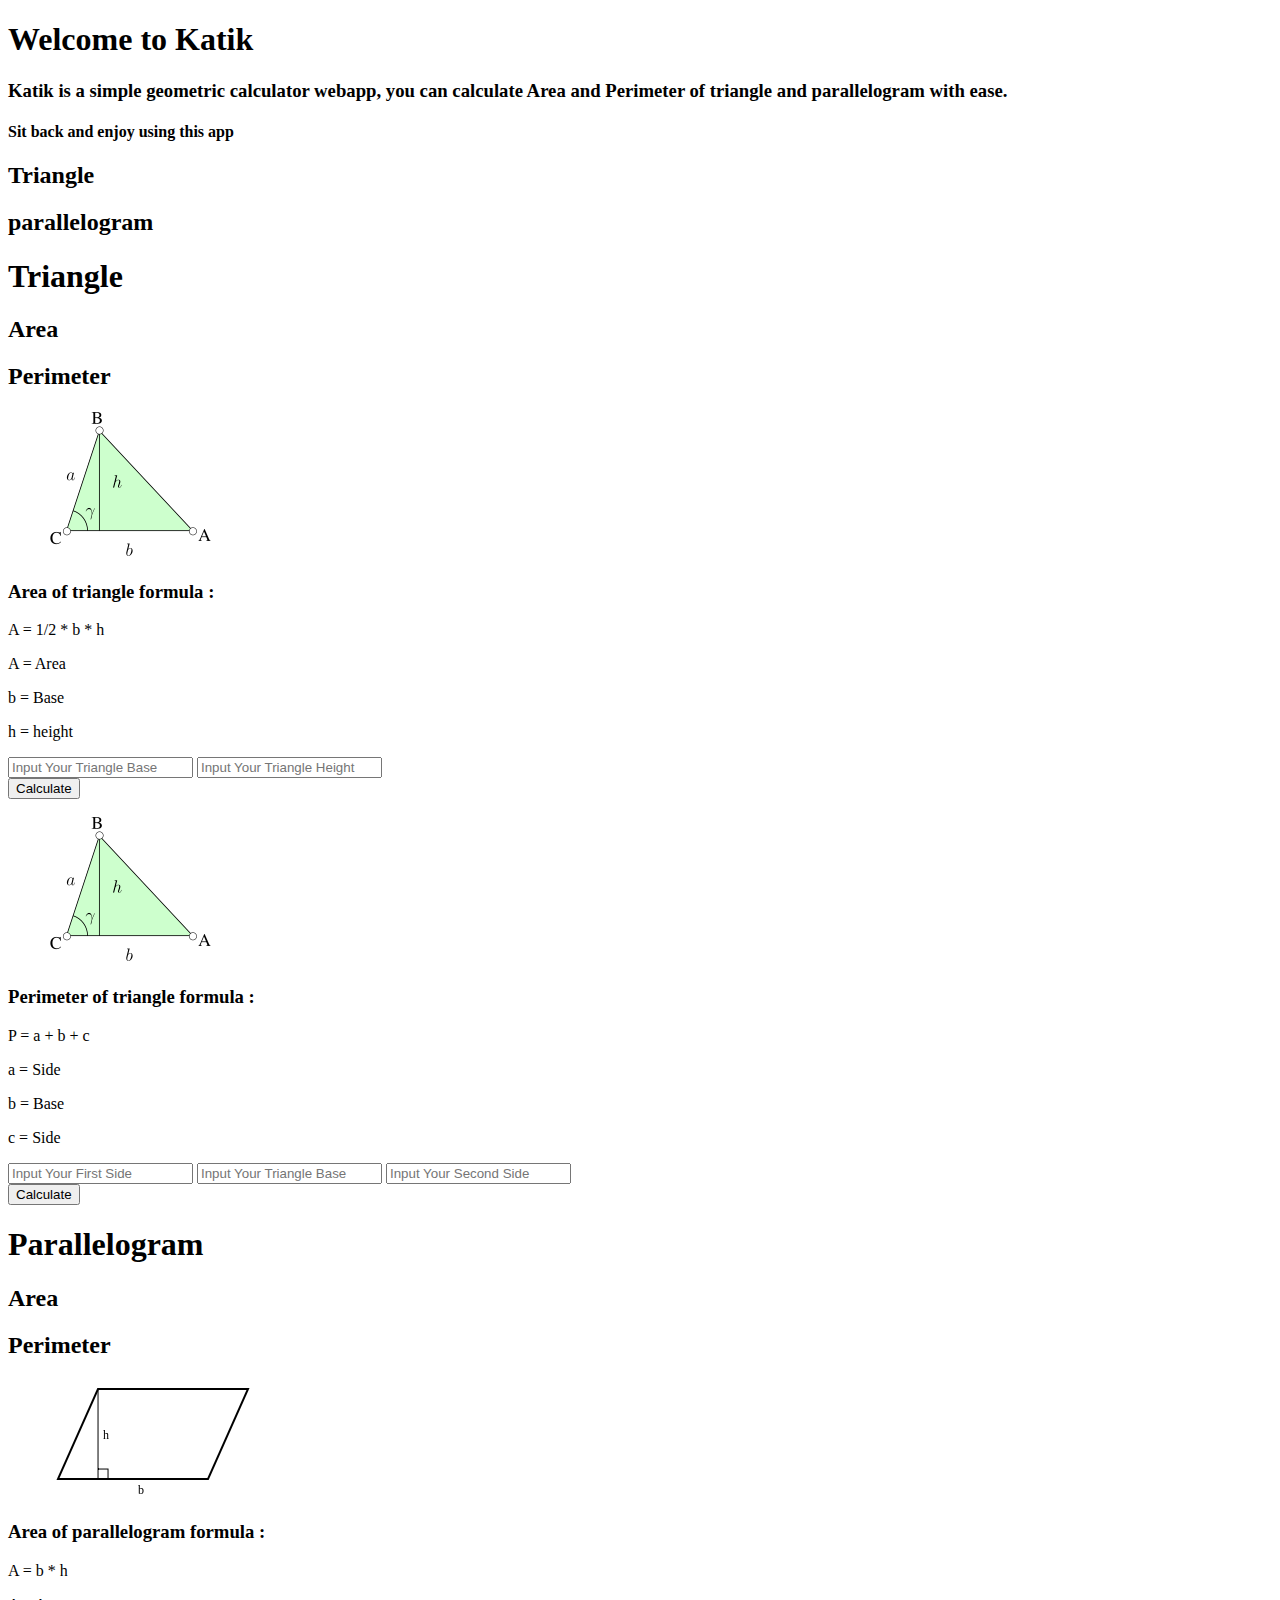
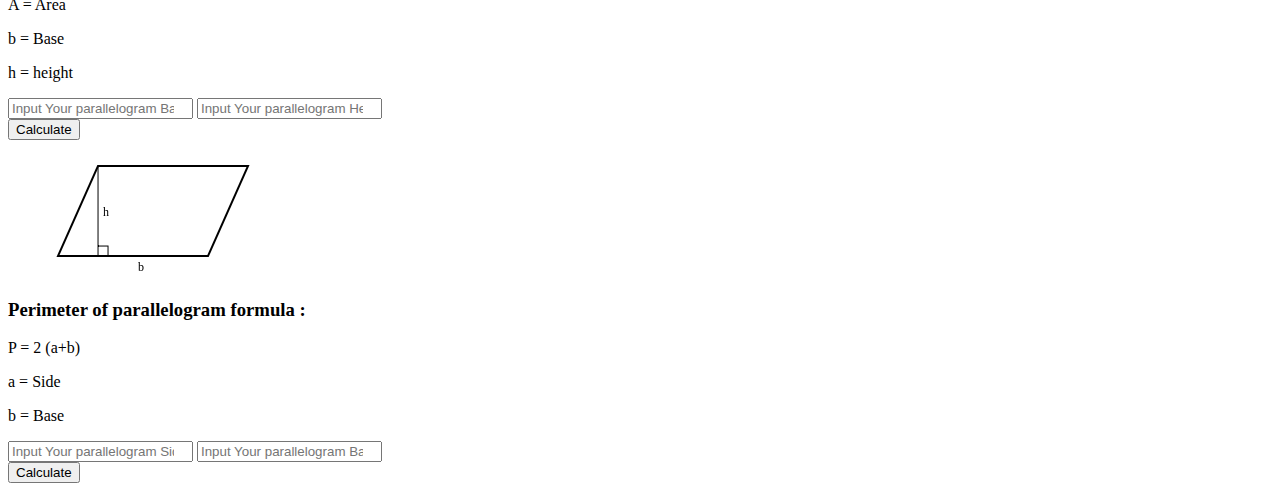
==== index.html @ 9faeac2c "Add web structure & image sources" ====
<!DOCTYPE html>
<html lang="en">
<head>
    <meta charset="UTF-8">
    <meta http-equiv="X-UA-Compatible" content="IE=edge">
    <meta name="viewport" content="width=device-width, initial-scale=1.0">
    <title>Welcome to Katik!</title>
    <link rel="stylesheet" href="style.css">
</head>
<body>
    <header>
        <h1>Welcome to Katik</h1>
        <h3>Katik is a simple geometric calculator webapp, you can calculate Area and Perimeter of triangle and parallelogram with ease.</h3>
        <h4>Sit back and enjoy using this app</h4>
    </header>
    <main>
        <div class="geometry-container">
            <div class="geometric-toggle">
                <h2>Triangle</h2>
                <h2>parallelogram</h2>
            </div>
            <div class="triangle-container">
                <h1>Triangle</h1>
                <div class="formula-toggle">
                    <h2>Area</h2>
                    <h2>Perimeter</h2>
                </div>
                <div class="triangle-area-container">
                    <figure>
                        <img src="img/triangle-area.png" alt="Triangle Area">
                    </figure>
                    <h3>Area of triangle formula :</h3>
                    <p>A = 1/2 * b * h</p>
                    <div class="formula-notes">
                        <p> A = Area</p>
                        <p> b = Base</p>
                        <p> h = height</p>
                    </div>
                    <form id="triangle-area">
                        <input min="0" type="number" name="base" required placeholder="Input Your Triangle Base">
                        <input min="0" type="number" name="height" required placeholder="Input Your Triangle Height">
                        <br>
                        <button type="submit">Calculate</button>
                    </form>
                </div>
                <div class="triangle-Perimeter-container">
                    <figure>
                        <img src="img/triangle-area.png" alt="Triangle Perimeter">
                    </figure>
                    <h3>Perimeter of triangle formula :</h3>
                    <p>P = a + b + c</p>
                    <div class="formula-notes">
                        <p> a = Side</p>
                        <p> b = Base</p>
                        <p> c = Side</p>
                    </div>
                    <form id="triangle-Perimeter">
                        <input min="0" type="number" name="first-side" required placeholder="Input Your First Side">
                        <input min="0" type="number" name="base" required placeholder="Input Your Triangle Base">
                        <input min="0" type="number" name="first-side" required placeholder="Input Your Second Side">
                        <br>
                        <button type="submit">Calculate</button>
                    </form>
                </div>
            </div>

            <!-- ----------------------- -->
            <div class="parallelogram-container">
                <h1>Parallelogram</h1>
                <div class="formula-toggle">
                    <h2>Area</h2>
                    <h2>Perimeter</h2>
                </div>
                <div class="parallelogram-area-container">
                    <figure>
                        <img src="img/parallelogram-area.png" alt="parallelogram Area">
                    </figure>
                    <h3>Area of parallelogram formula :</h3>
                    <p>A = b * h</p>
                    <div class="formula-notes">
                        <p> A = Area</p>
                        <p> b = Base</p>
                        <p> h = height</p>
                    </div>
                    <form id="parallelogram-area">
                        <input min="0" type="number" name="base" required placeholder="Input Your parallelogram Base">
                        <input min="0" type="number" name="height" required placeholder="Input Your parallelogram Height">
                        <br>
                        <button type="submit">Calculate</button>
                    </form>
                </div>

                <div class="parallelogram-Perimeter-container">
                    <figure>
                        <img src="img/parallelogram-area.png" alt="parallelogram Perimeter">
                    </figure>
                    <h3>Perimeter of parallelogram formula :</h3>
                    <p>P = 2 (a+b)</p>
                    <div class="formula-notes">
                        <p> a = Side</p>
                        <p> b = Base</p>
                    </div>
                    <form id="parallelogram-Perimeter">
                        <input min="0" type="number" name="first-side" required placeholder="Input Your parallelogram Side">
                        <input min="0" type="number" name="base" required placeholder="Input Your parallelogram Base">
                        <br>
                        <button type="submit">Calculate</button>
                    </form>
                </div>
            </div>
        </div>
    </main>
</body>
</html>
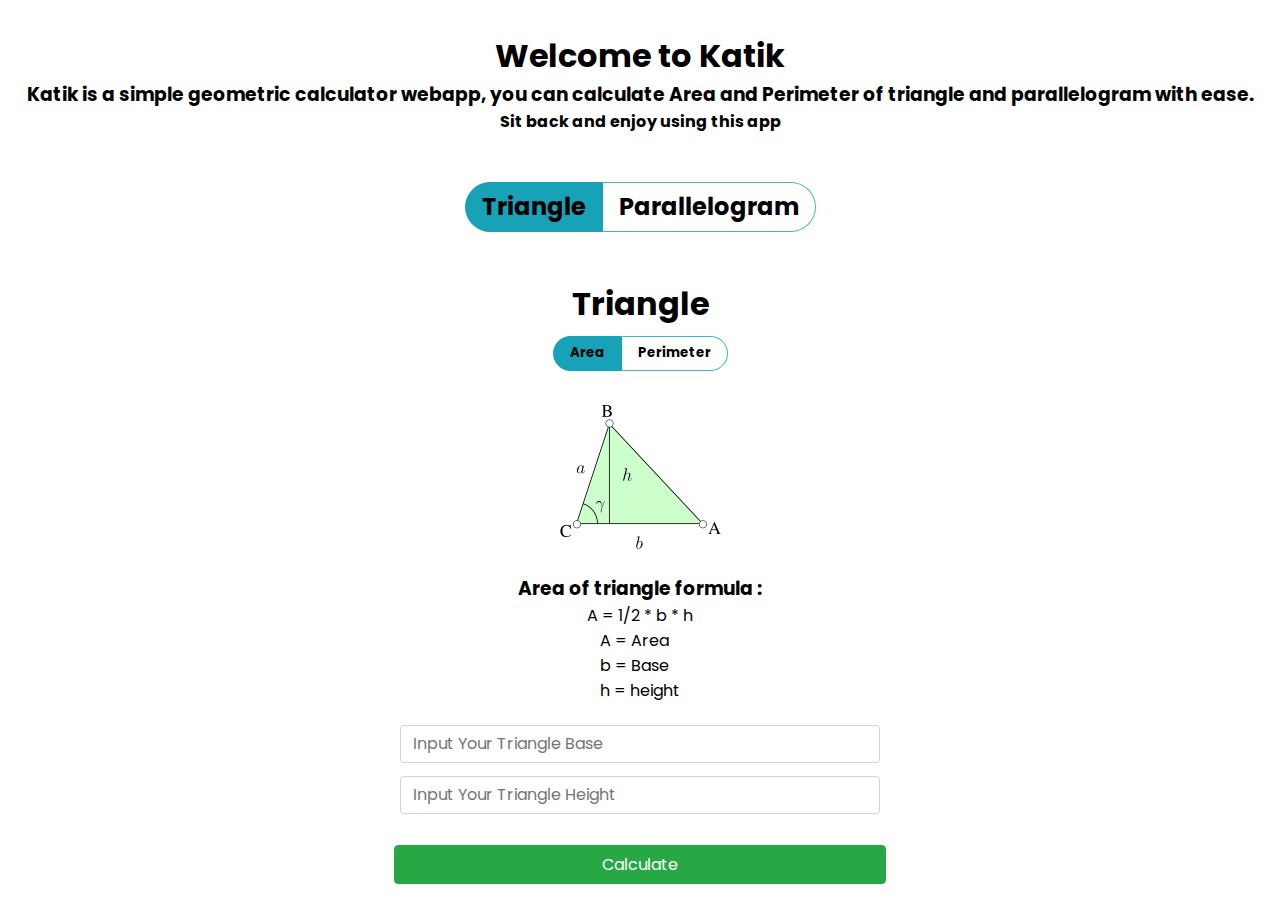
==== commit fee9200a: "add style for static page" ====
--- a/index.html
+++ b/index.html
@@ -1,31 +1,38 @@
 <!DOCTYPE html>
 <html lang="en">
+
 <head>
     <meta charset="UTF-8">
     <meta http-equiv="X-UA-Compatible" content="IE=edge">
     <meta name="viewport" content="width=device-width, initial-scale=1.0">
     <title>Welcome to Katik!</title>
-    <link rel="stylesheet" href="style.css">
+    <link rel="stylesheet" href="css/style.css">
+    <link rel="preconnect" href="https://fonts.googleapis.com">
+    <link rel="preconnect" href="https://fonts.gstatic.com" crossorigin>
+    <link href="https://fonts.googleapis.com/css2?family=Poppins&display=swap" rel="stylesheet">
 </head>
+
 <body>
     <header>
         <h1>Welcome to Katik</h1>
-        <h3>Katik is a simple geometric calculator webapp, you can calculate Area and Perimeter of triangle and parallelogram with ease.</h3>
+        <h3>Katik is a simple geometric calculator webapp, you can calculate Area and Perimeter of triangle and
+            parallelogram with ease.</h3>
         <h4>Sit back and enjoy using this app</h4>
     </header>
     <main>
         <div class="geometry-container">
             <div class="geometric-toggle">
-                <h2>Triangle</h2>
-                <h2>parallelogram</h2>
+                <h2 class="geometric-toggle-active">Triangle</h2>
+                <h2>Parallelogram</h2>
             </div>
-            <div class="triangle-container">
+
+            <div class="triangle-container geometric-active">
                 <h1>Triangle</h1>
                 <div class="formula-toggle">
-                    <h2>Area</h2>
-                    <h2>Perimeter</h2>
+                    <h5 class="formula-toggle-active">Area</h5>
+                    <h5>Perimeter</h5>
                 </div>
-                <div class="triangle-area-container">
+                <div class="triangle-area-container formula-active">
                     <figure>
                         <img src="img/triangle-area.png" alt="Triangle Area">
                     </figure>
@@ -43,7 +50,7 @@
                         <button type="submit">Calculate</button>
                     </form>
                 </div>
-                <div class="triangle-Perimeter-container">
+                <div class="triangle-perimeter-container">
                     <figure>
                         <img src="img/triangle-area.png" alt="Triangle Perimeter">
                     </figure>
@@ -68,8 +75,8 @@
             <div class="parallelogram-container">
                 <h1>Parallelogram</h1>
                 <div class="formula-toggle">
-                    <h2>Area</h2>
-                    <h2>Perimeter</h2>
+                    <h5>Area</h5>
+                    <h5>Perimeter</h5>
                 </div>
                 <div class="parallelogram-area-container">
                     <figure>
@@ -84,7 +91,8 @@
                     </div>
                     <form id="parallelogram-area">
                         <input min="0" type="number" name="base" required placeholder="Input Your parallelogram Base">
-                        <input min="0" type="number" name="height" required placeholder="Input Your parallelogram Height">
+                        <input min="0" type="number" name="height" required
+                            placeholder="Input Your parallelogram Height">
                         <br>
                         <button type="submit">Calculate</button>
                     </form>
@@ -101,7 +109,8 @@
                         <p> b = Base</p>
                     </div>
                     <form id="parallelogram-Perimeter">
-                        <input min="0" type="number" name="first-side" required placeholder="Input Your parallelogram Side">
+                        <input min="0" type="number" name="first-side" required
+                            placeholder="Input Your parallelogram Side">
                         <input min="0" type="number" name="base" required placeholder="Input Your parallelogram Base">
                         <br>
                         <button type="submit">Calculate</button>
@@ -111,4 +120,5 @@
         </div>
     </main>
 </body>
+
 </html>--- a/css/style.css
+++ b/css/style.css
@@ -0,0 +1,136 @@
+* {
+    box-sizing: border-box;
+    padding: 0;
+    margin: 0;
+    font-family: 'Poppins', sans-serif;
+}
+
+h3{
+    text-align: center;
+}
+
+h2,h5 {
+    border: solid 1.5px rgba(23,162,184,0.8);
+    border-radius: 4rem 0 0 4rem;
+    padding: .4rem 1rem;
+}
+
+figure{
+    margin: 1rem 0;
+}
+
+form{
+    margin: 1rem 0;
+    display: flex;
+    flex-direction: column;
+}
+
+input{
+    margin: .4rem;
+    width: 30rem;
+    padding: 0.375rem 0.75rem;
+    font-size: 1rem;
+    line-height: 1.5;
+    color: #495057;
+    background-color: #fff;
+    background-clip: padding-box;
+    border: 1px solid #ced4da;
+    border-radius: 0.25rem;
+    transition: border-color .15s ease-in-out,box-shadow .15s ease-in-out;
+}
+
+input:focus{
+    color: #495057;
+    background-color: #fff;
+    border-color: #80bdff;
+    outline: 0;
+    box-shadow: 0 0 0 0.2rem rgba(0, 252, 147, 0.5);
+}
+
+button{
+    text-align: center;
+    border: 1px solid transparent;
+    padding: 0.4rem 0;
+    font-size: 1rem;
+    line-height: 1.5;
+    border-radius: 0.25rem;
+    color: #fff;
+    background-color: #28a745;
+    border-color: #28a745;
+}
+
+header {
+    display: flex;
+    flex-direction: column;
+    align-items: center;
+    margin: 2rem 0 2rem 0;
+}
+
+.geometric-toggle {
+    display: flex;
+    cursor: pointer;
+    justify-content: center;
+    margin: 3rem 0;
+}
+
+.geometric-toggle h2:last-child {
+    border-left: none;
+    border-radius: 0 4rem 4rem 0;
+}
+
+.geometric-toggle-active {
+    border-color: #17a2b8;
+    background: #17a2b8;
+}
+
+
+.triangle-container {
+    display: none;
+}
+
+.geometric-active {
+    display: flex;
+    flex-direction: column;
+    align-items: center;
+}
+
+.parallelogram-container {
+    display: none;
+}
+
+.triangle-area-container,
+.triangle-perimeter-container,
+.parallelogram-area-container,
+.parallelogram-perimeter-container {
+    display: none;
+}
+
+.formula-active {
+    display: flex;
+    flex-direction: column;
+    align-items: center;
+}
+
+.formula-toggle {
+    display: flex;
+    cursor: pointer;
+    justify-content: center;
+    margin: 0.5rem 0 1rem 0;
+}
+
+.formula-toggle h5:last-child {
+    border-left: none;
+    border-radius: 0 4rem 4rem 0;
+}
+
+.formula-toggle-active {
+    background: #17a2b8;
+    border-color: #17a2b8;
+}
+
+
+@media screen and (max-width:500px) {
+    input{
+        width: 15rem;
+    }
+}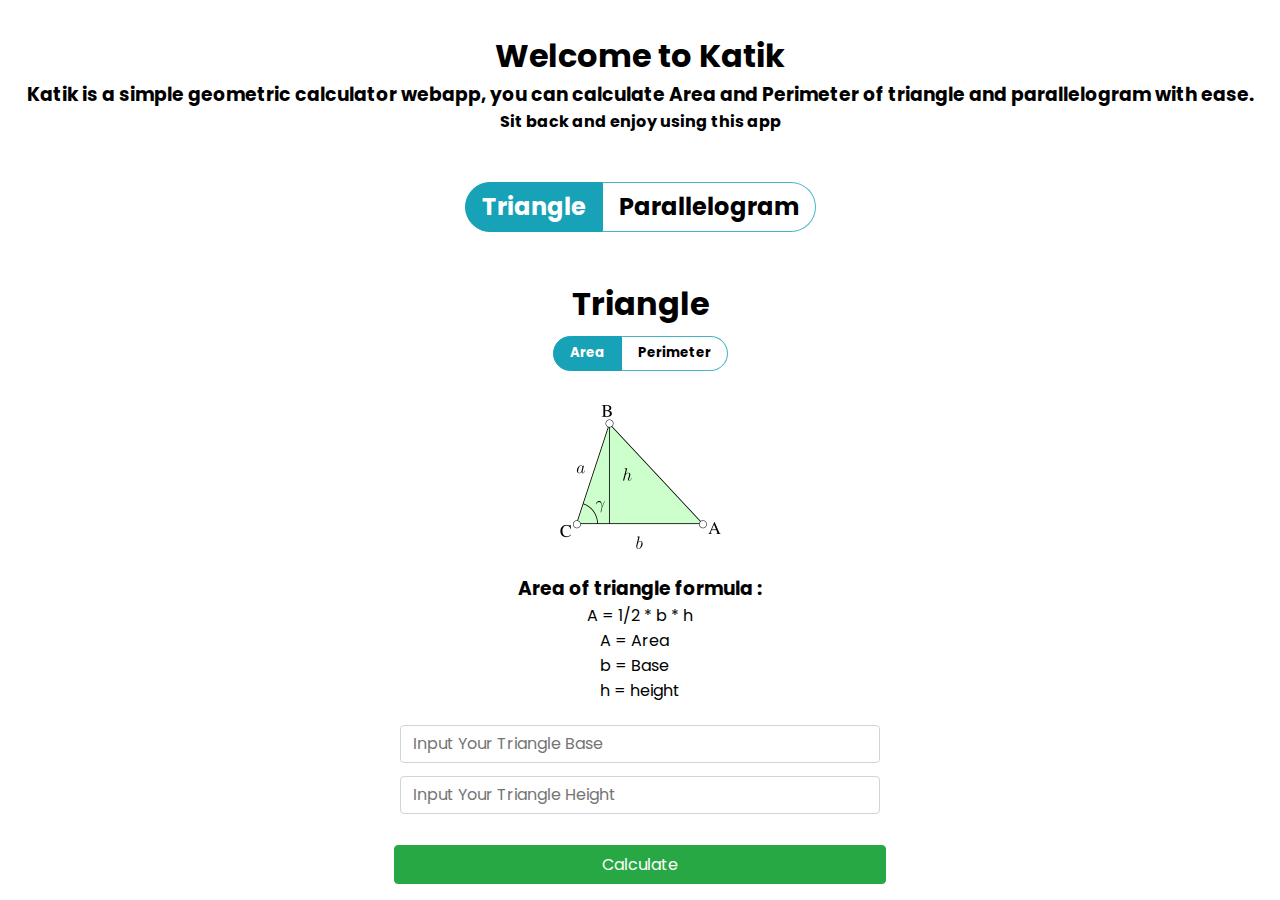
==== commit e0bfb42d: "Update styles and added state condition" ====
--- a/index.html
+++ b/index.html
@@ -22,17 +22,17 @@
     <main>
         <div class="geometry-container">
             <div class="geometric-toggle">
-                <h2 class="geometric-toggle-active">Triangle</h2>
-                <h2>Parallelogram</h2>
+                <h2 id="triangle" class="geometric-toggle-active" onclick="handleGeometry(true)">Triangle</h2>
+                <h2 id="parallelogram" onclick="handleGeometry(false)">Parallelogram</h2>
             </div>
 
-            <div class="triangle-container geometric-active">
+            <div id="triangle-container" class="geometric-active">
                 <h1>Triangle</h1>
                 <div class="formula-toggle">
-                    <h5 class="formula-toggle-active">Area</h5>
-                    <h5>Perimeter</h5>
+                    <h5 id="area" class="formula-toggle-active" onclick="handleStateFormula(true)">Area</h5>
+                    <h5 id="perimeter" onclick="handleStateFormula(false)">Perimeter</h5>
                 </div>
-                <div class="triangle-area-container formula-active">
+                <div id="triangle-area-container" class="formula-toggle-active">
                     <figure>
                         <img src="img/triangle-area.png" alt="Triangle Area">
                     </figure>
@@ -50,7 +50,7 @@
                         <button type="submit">Calculate</button>
                     </form>
                 </div>
-                <div class="triangle-perimeter-container">
+                <div id="triangle-perimeter-container" class="">
                     <figure>
                         <img src="img/triangle-area.png" alt="Triangle Perimeter">
                     </figure>
@@ -72,13 +72,13 @@
             </div>
 
             <!-- ----------------------- -->
-            <div class="parallelogram-container">
+            <div id="parallelogram-container">
                 <h1>Parallelogram</h1>
                 <div class="formula-toggle">
-                    <h5>Area</h5>
-                    <h5>Perimeter</h5>
+                    <h5 id="area-par" class="formula-toggle-active" onclick="handleStateFormula(true)">Area</h5>
+                    <h5 id="perimeter-par" onclick="handleStateFormula(false)">Perimeter</h5>
                 </div>
-                <div class="parallelogram-area-container">
+                <div id="parallelogram-area-container" class="formula-toggle-active">
                     <figure>
                         <img src="img/parallelogram-area.png" alt="parallelogram Area">
                     </figure>
@@ -98,7 +98,7 @@
                     </form>
                 </div>
 
-                <div class="parallelogram-Perimeter-container">
+                <div id="parallelogram-perimeter-container">
                     <figure>
                         <img src="img/parallelogram-area.png" alt="parallelogram Perimeter">
                     </figure>
@@ -119,6 +119,7 @@
             </div>
         </div>
     </main>
+    <script src="js/script.js"></script>
 </body>
 
 </html>--- a/css/style.css
+++ b/css/style.css
@@ -78,37 +78,55 @@
     border-radius: 0 4rem 4rem 0;
 }
 
-.geometric-toggle-active {
+#triangle.geometric-toggle-active {
+    color: white;
+    border-color: #17a2b8;
+    background: #17a2b8;
+}
+
+#parallelogram.geometric-toggle-active {
+    color: white;
     border-color: #17a2b8;
     background: #17a2b8;
 }
 
 
-.triangle-container {
+#triangle-container,#parallelogram-container {
     display: none;
 }
 
-.geometric-active {
+#triangle-container.geometric-active {
     display: flex;
     flex-direction: column;
     align-items: center;
 }
 
-.parallelogram-container {
+#parallelogram-container.geometric-active {
+    display: flex;
+    flex-direction: column;
+    align-items: center;
+}
+
+
+#triangle-area-container,
+#triangle-perimeter-container,
+#parallelogram-area-container,
+#parallelogram-perimeter-container {
     display: none;
 }
 
-.triangle-area-container,
-.triangle-perimeter-container,
-.parallelogram-area-container,
-.parallelogram-perimeter-container {
-    display: none;
-}
-
-.formula-active {
+#triangle-area-container.formula-toggle-active, #parallelogram-area-container.formula-toggle-active {
     display: flex;
     flex-direction: column;
     align-items: center;
+    background: none;
+}
+
+#triangle-perimeter-container.formula-toggle-active, #parallelogram-perimeter-container.formula-toggle-active {
+    display: flex;
+    flex-direction: column;
+    align-items: center;
+    background: none;
 }
 
 .formula-toggle {
@@ -128,6 +146,18 @@
     border-color: #17a2b8;
 }
 
+#area.formula-toggle-active, #area-par.formula-toggle-active{
+    color: white;
+    background: #17a2b8;
+    border-color: #17a2b8;
+}
+
+#perimeter.formula-toggle-active, #perimeter-par.formula-toggle-active{
+    color: white;
+    background: #17a2b8;
+    border-color: #17a2b8;
+}
+
 
 @media screen and (max-width:500px) {
     input{
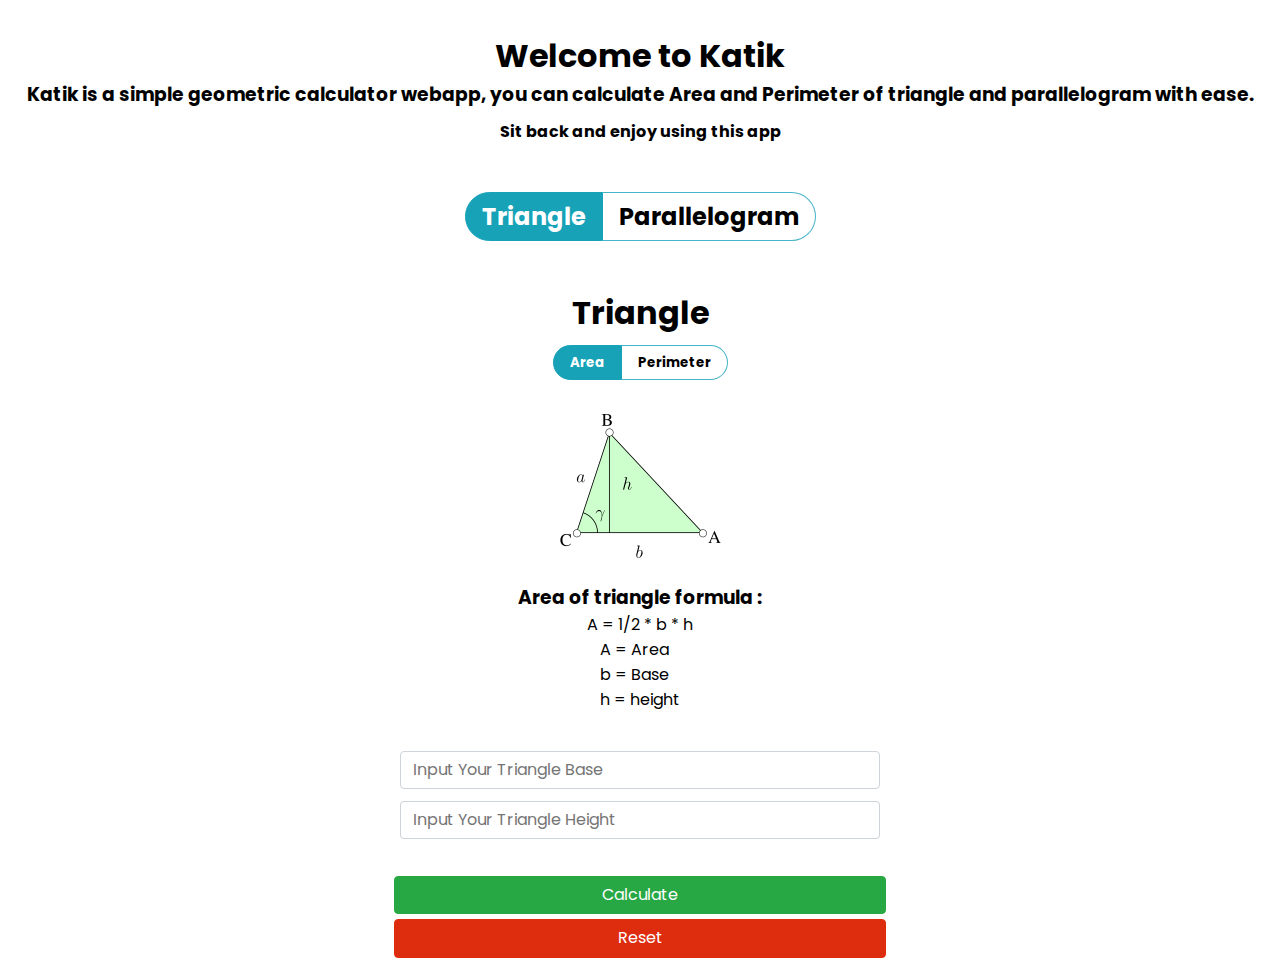
==== commit c12bac61: "Update style and logic function" ====
--- a/index.html
+++ b/index.html
@@ -43,11 +43,17 @@
                         <p> b = Base</p>
                         <p> h = height</p>
                     </div>
+                    <div id="cal-result">
+                        <p id="tri-area-title"></p>
+                        <p id="tri-area-formula"></p>
+                        <p id="tri-res-area"></p>
+                    </div>
                     <form id="triangle-area">
-                        <input min="0" type="number" name="base" required placeholder="Input Your Triangle Base">
-                        <input min="0" type="number" name="height" required placeholder="Input Your Triangle Height">
+                        <input min="0" type="number" id="Tribase" required placeholder="Input Your Triangle Base">
+                        <input min="0" type="number" id="Triheight" required placeholder="Input Your Triangle Height">
                         <br>
-                        <button type="submit">Calculate</button>
+                        <button type="button" onclick="getTriangleArea()">Calculate</button>
+                        <button id="reset" type="button" onclick="setResetVal()">Reset</button>
                     </form>
                 </div>
                 <div id="triangle-perimeter-container" class="">
@@ -61,12 +67,18 @@
                         <p> b = Base</p>
                         <p> c = Side</p>
                     </div>
+                    <div id="cal-result">
+                        <p id="tri-par-title"></p>
+                        <p id="tri-par-formula"></p>
+                        <p id="tri-res-par"></p>
+                    </div>
                     <form id="triangle-Perimeter">
-                        <input min="0" type="number" name="first-side" required placeholder="Input Your First Side">
-                        <input min="0" type="number" name="base" required placeholder="Input Your Triangle Base">
-                        <input min="0" type="number" name="first-side" required placeholder="Input Your Second Side">
+                        <input min="0" type="number" id="first-side" required placeholder="Input Your First Side">
+                        <input min="0" type="number" id="base" required placeholder="Input Your Triangle Base">
+                        <input min="0" type="number" id="second-side" required placeholder="Input Your Second Side">
                         <br>
-                        <button type="submit">Calculate</button>
+                        <button type="button" onclick="getTrianglePerimeter()">Calculate</button>
+                        <button id="reset" type="button" onclick="setResetVal()">Reset</button>
                     </form>
                 </div>
             </div>
@@ -89,12 +101,18 @@
                         <p> b = Base</p>
                         <p> h = height</p>
                     </div>
+                    <div id="cal-result">
+                        <p id="paral-area-title"></p>
+                        <p id="paral-area-formula"></p>
+                        <p id="paral-res-area"></p>
+                    </div>
                     <form id="parallelogram-area">
-                        <input min="0" type="number" name="base" required placeholder="Input Your parallelogram Base">
-                        <input min="0" type="number" name="height" required
+                        <input min="0" type="number" id="baseParall" required placeholder="Input Your parallelogram Base">
+                        <input min="0" type="number" id="heightParall" required
                             placeholder="Input Your parallelogram Height">
                         <br>
-                        <button type="submit">Calculate</button>
+                        <button type="button" onclick="getParallelArea()">Calculate</button>
+                        <button id="reset" type="button" onclick="setResetVal()">Reset</button>
                     </form>
                 </div>
 
@@ -108,12 +126,19 @@
                         <p> a = Side</p>
                         <p> b = Base</p>
                     </div>
+                    <div id="cal-result">
+                        <p id="paral-par-title"></p>
+                        <p id="paral-par-formula"></p>
+                        <p id="paral-res-par"></p>
+                    </div>
                     <form id="parallelogram-Perimeter">
-                        <input min="0" type="number" name="first-side" required
+                        <input min="0" type="number" id="first-side-par" required
                             placeholder="Input Your parallelogram Side">
-                        <input min="0" type="number" name="base" required placeholder="Input Your parallelogram Base">
+                        <input min="0" type="number" id="base-par" required placeholder="Input Your parallelogram Base">
                         <br>
-                        <button type="submit">Calculate</button>
+                        <button type="button" onclick="getParallelPerimeter()">Calculate</button>
+                        <button id="reset" type="button" onclick="setResetVal()">Reset</button>
+                        <p id="par-res-perimeter"></p>
                     </form>
                 </div>
             </div>
--- a/css/style.css
+++ b/css/style.css
@@ -5,27 +5,31 @@
     font-family: 'Poppins', sans-serif;
 }
 
-h3{
+h3 {
     text-align: center;
 }
-
-h2,h5 {
-    border: solid 1.5px rgba(23,162,184,0.8);
+h4{
+    margin-top: .6rem;
+}
+
+h2,
+h5 {
+    border: solid 1.5px rgba(23, 162, 184, 0.8);
     border-radius: 4rem 0 0 4rem;
     padding: .4rem 1rem;
 }
 
-figure{
+figure {
     margin: 1rem 0;
 }
 
-form{
+form {
     margin: 1rem 0;
     display: flex;
     flex-direction: column;
 }
 
-input{
+input {
     margin: .4rem;
     width: 30rem;
     padding: 0.375rem 0.75rem;
@@ -36,10 +40,10 @@
     background-clip: padding-box;
     border: 1px solid #ced4da;
     border-radius: 0.25rem;
-    transition: border-color .15s ease-in-out,box-shadow .15s ease-in-out;
-}
-
-input:focus{
+    transition: border-color .15s ease-in-out, box-shadow .15s ease-in-out;
+}
+
+input:focus {
     color: #495057;
     background-color: #fff;
     border-color: #80bdff;
@@ -47,7 +51,20 @@
     box-shadow: 0 0 0 0.2rem rgba(0, 252, 147, 0.5);
 }
 
-button{
+#reset {
+    text-align: center;
+    border: 1px solid transparent;
+    padding: 0.4rem 0;
+    font-size: 1rem;
+    line-height: 1.5;
+    border-radius: 0.25rem;
+    color: #fff;
+    background-color: #dd2d0e;
+    border-color: #dd2d0e;
+}
+
+button {
+    margin-top: .3rem;
     text-align: center;
     border: 1px solid transparent;
     padding: 0.4rem 0;
@@ -91,7 +108,8 @@
 }
 
 
-#triangle-container,#parallelogram-container {
+#triangle-container,
+#parallelogram-container {
     display: none;
 }
 
@@ -115,14 +133,16 @@
     display: none;
 }
 
-#triangle-area-container.formula-toggle-active, #parallelogram-area-container.formula-toggle-active {
+#triangle-area-container.formula-toggle-active,
+#parallelogram-area-container.formula-toggle-active {
     display: flex;
     flex-direction: column;
     align-items: center;
     background: none;
 }
 
-#triangle-perimeter-container.formula-toggle-active, #parallelogram-perimeter-container.formula-toggle-active {
+#triangle-perimeter-container.formula-toggle-active,
+#parallelogram-perimeter-container.formula-toggle-active {
     display: flex;
     flex-direction: column;
     align-items: center;
@@ -146,21 +166,52 @@
     border-color: #17a2b8;
 }
 
-#area.formula-toggle-active, #area-par.formula-toggle-active{
-    color: white;
-    background: #17a2b8;
-    border-color: #17a2b8;
-}
-
-#perimeter.formula-toggle-active, #perimeter-par.formula-toggle-active{
-    color: white;
-    background: #17a2b8;
-    border-color: #17a2b8;
-}
+#area.formula-toggle-active,
+#area-par.formula-toggle-active {
+    color: white;
+    background: #17a2b8;
+    border-color: #17a2b8;
+}
+
+#perimeter.formula-toggle-active,
+#perimeter-par.formula-toggle-active {
+    color: white;
+    background: #17a2b8;
+    border-color: #17a2b8;
+}
+
+#cal-result {
+    margin-top: 1rem;
+}
+
+#tri-area-title,
+#tri-par-title,
+#paral-area-title,
+#paral-par-title {
+    font-weight: bold;
+    font-size: 18px;
+}
+
 
 
 @media screen and (max-width:500px) {
-    input{
+    input {
         width: 15rem;
     }
+
+    .geometric-toggle {
+        display: flex;
+        cursor: pointer;
+        justify-content: center;
+        margin: 2rem 0;
+    }
+    
+    .geometric-toggle h2{
+        font-size: 20px;
+    }
+
+    .geometric-toggle h2:last-child {
+        border-left: none;
+        border-radius: 0 4rem 4rem 0;
+    }
 }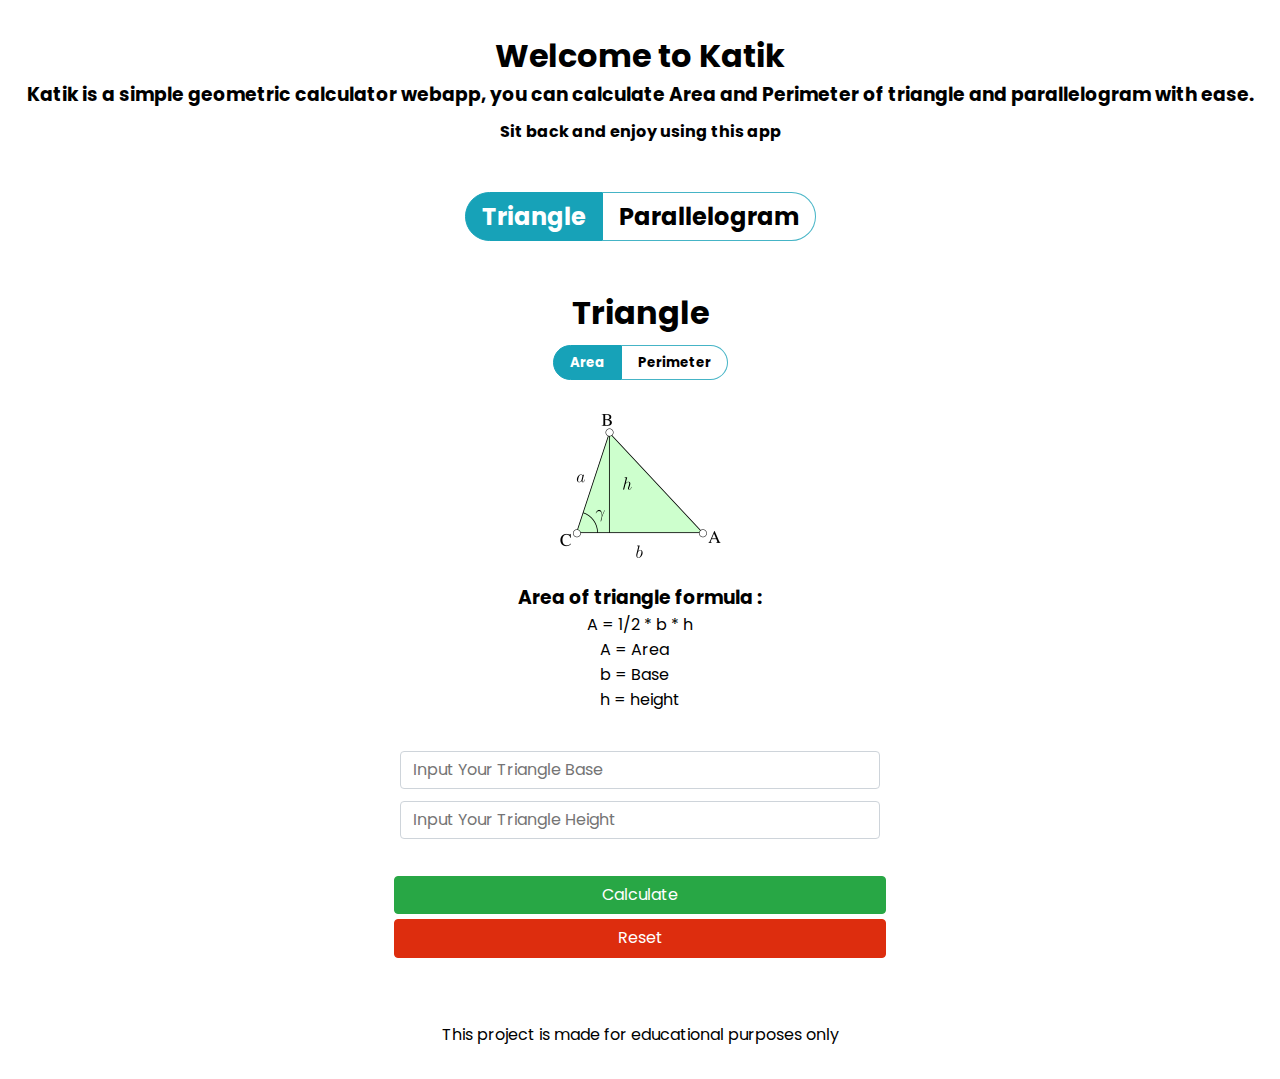
==== commit 56914dd0: "Added footer" ====
--- a/index.html
+++ b/index.html
@@ -144,6 +144,10 @@
             </div>
         </div>
     </main>
+    <footer style="display: flex; justify-content: center; margin: 3rem 0 2rem 0;">
+        <p>This project is made for educational purposes only</p>
+
+    </footer>
     <script src="js/script.js"></script>
 </body>
 
